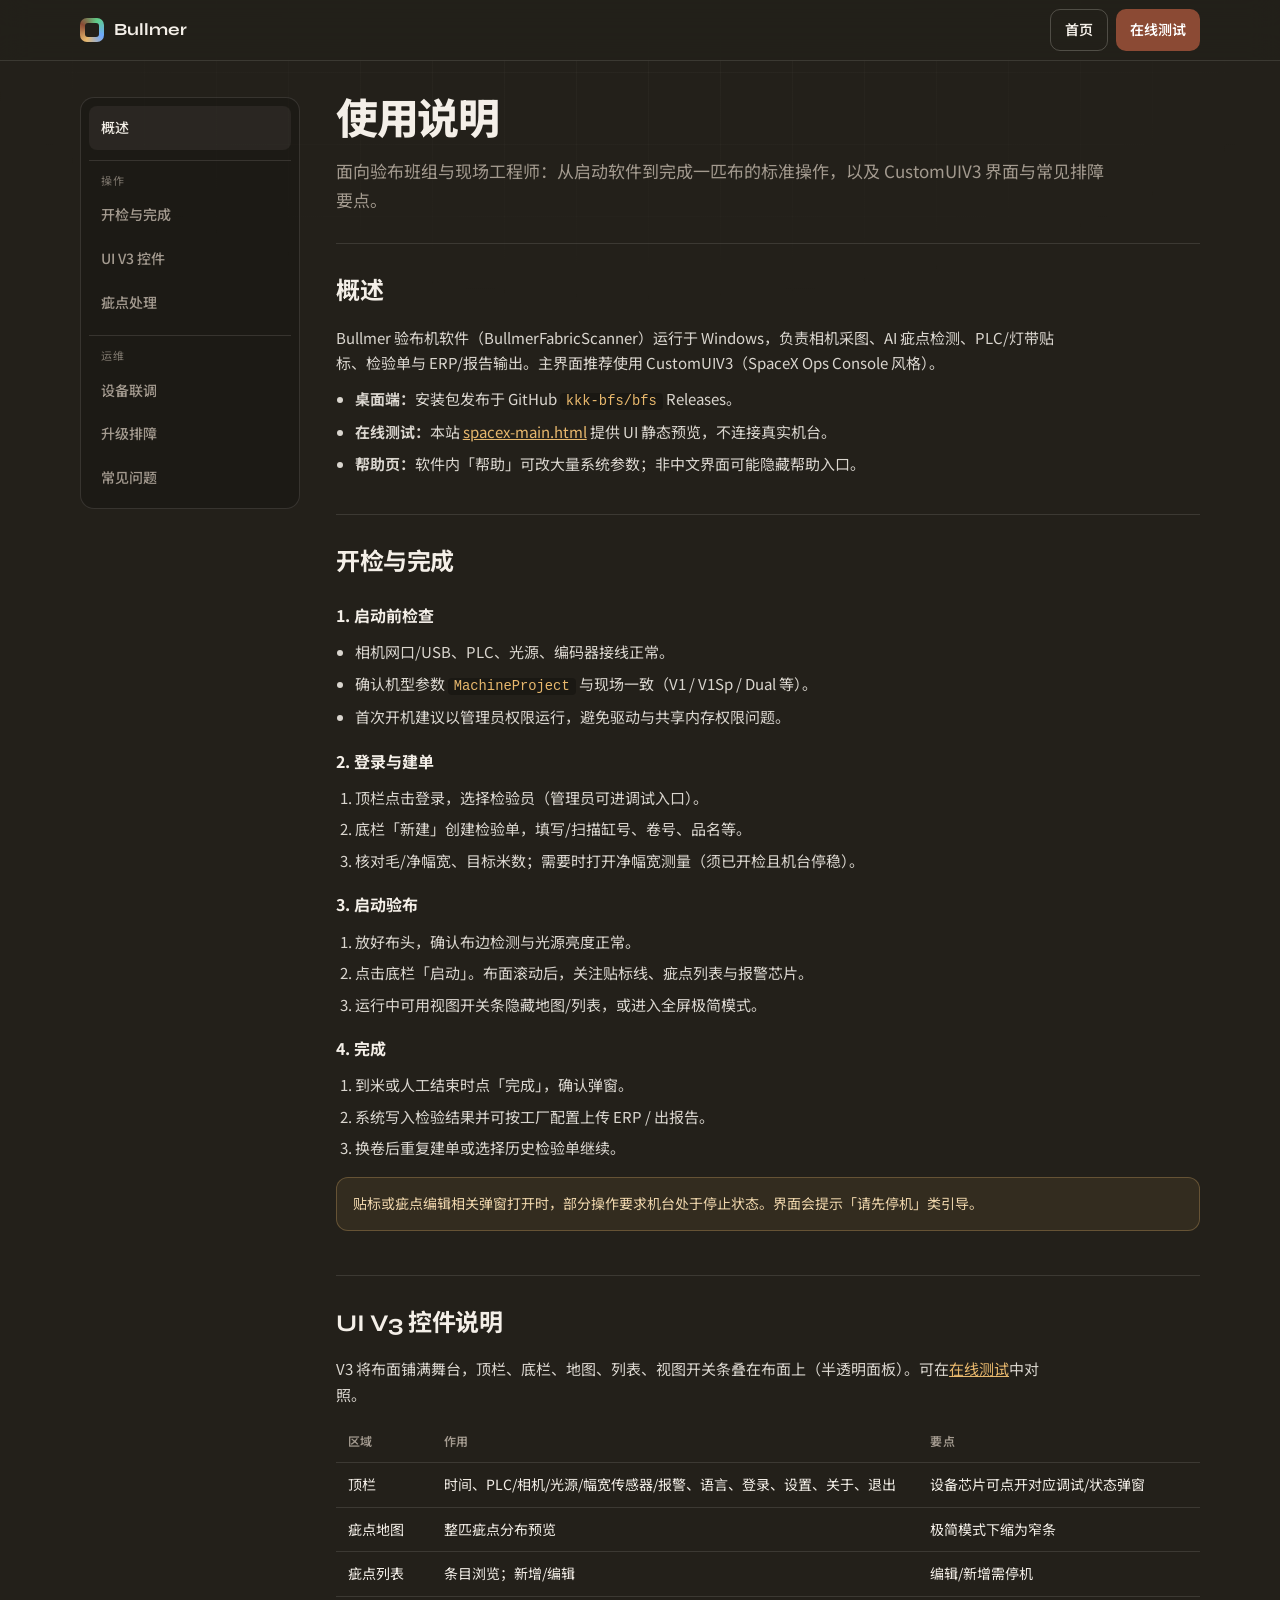
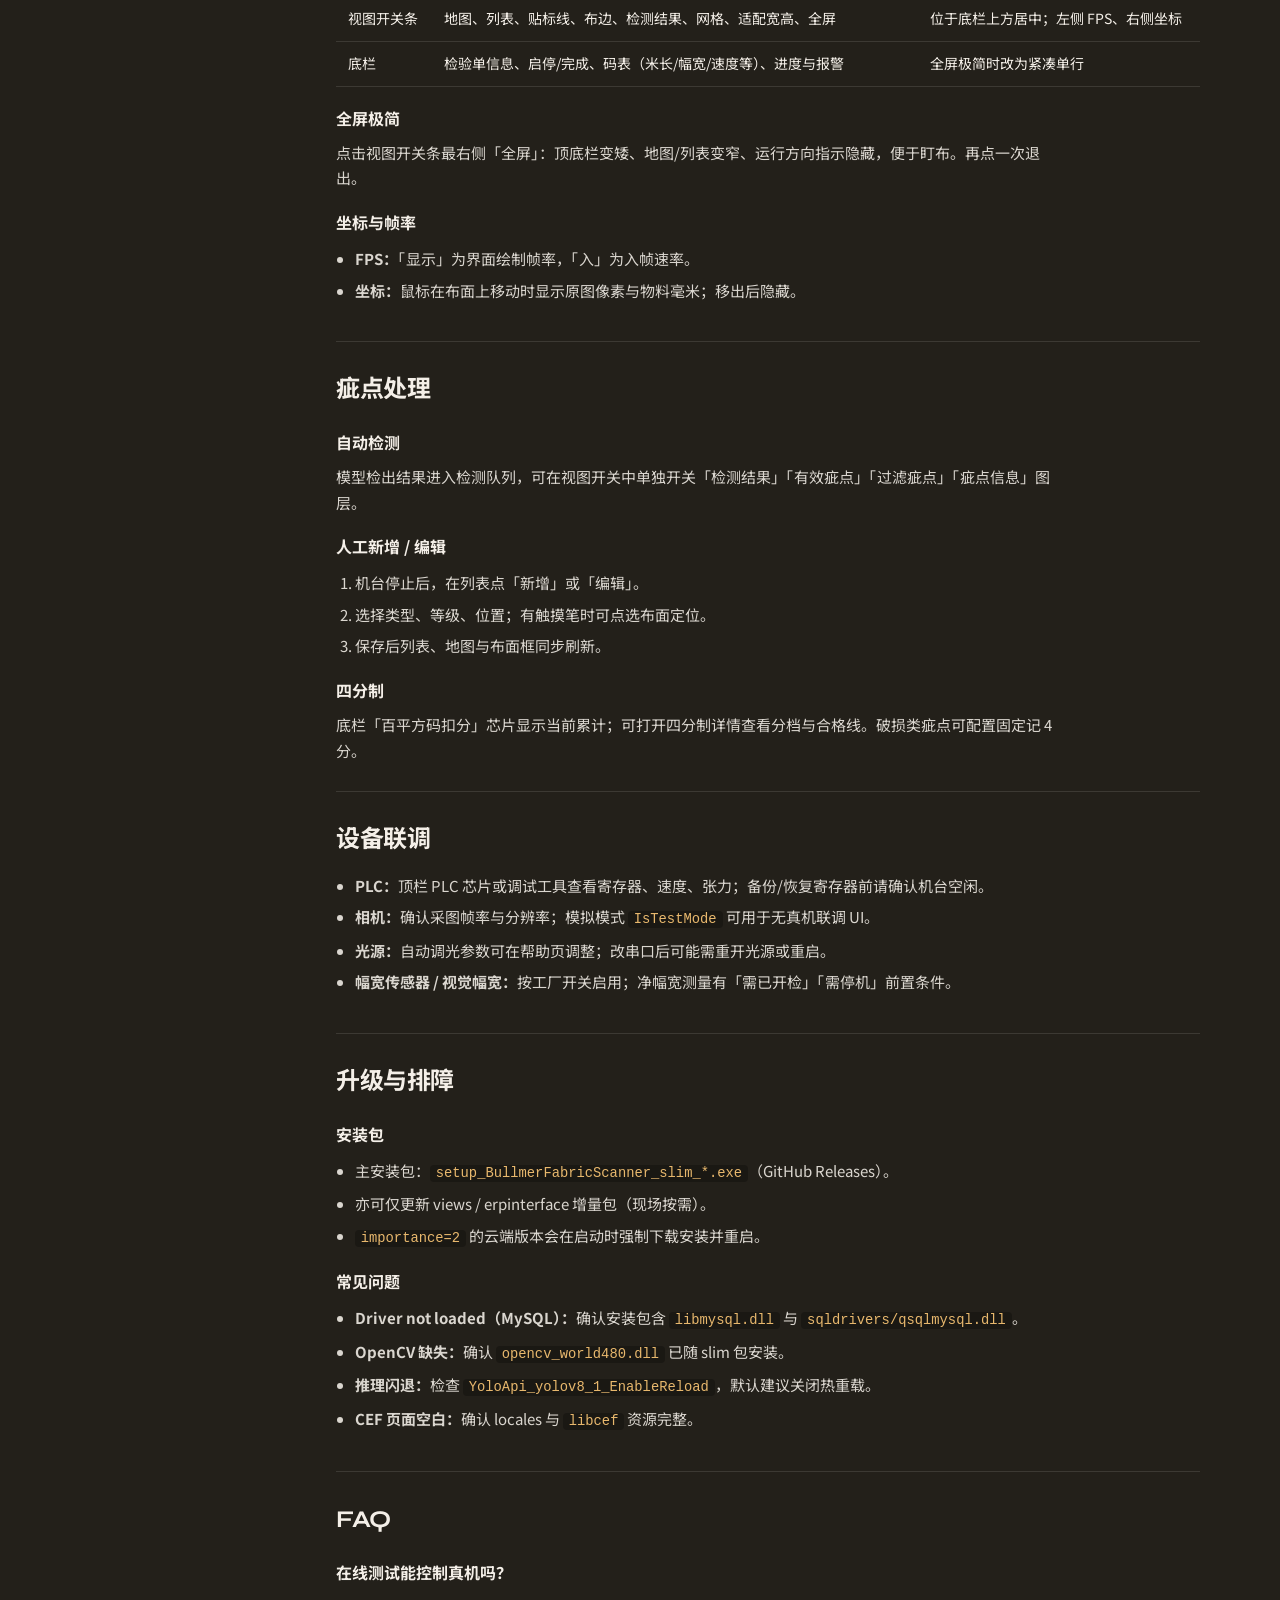
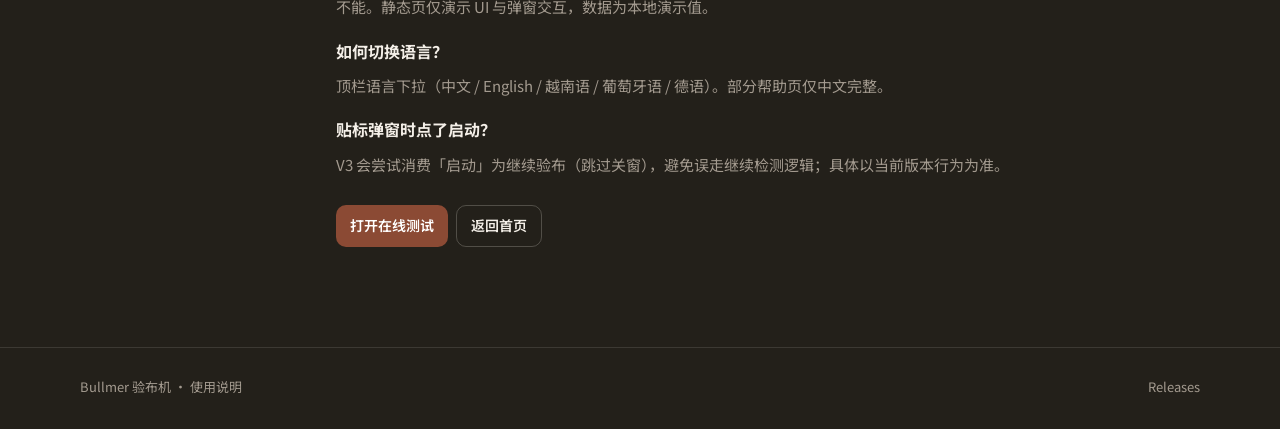
==== docs/guide.html @ 1992ee8f "(docs) 新增验布机软件使用说明页" ====
<!DOCTYPE html>
<html lang="zh-CN">
<head>
  <meta charset="UTF-8" />
  <meta name="viewport" content="width=device-width, initial-scale=1.0" />
  <title>使用说明 · Bullmer 验布机软件</title>
  <meta name="description" content="Bullmer 验布机软件使用说明：开检流程、UI V3 控件、疵点处理、升级排障。" />
  <meta name="theme-color" content="#23201a" />
  <link rel="preconnect" href="https://fonts.googleapis.com" />
  <link rel="preconnect" href="https://fonts.gstatic.com" crossorigin />
  <link href="https://fonts.googleapis.com/css2?family=Noto+Sans+SC:wght@400;500;600;700;800&family=Syne:wght@600;700;800&display=swap" rel="stylesheet" />
  <style>
    :root {
      --bg: #23201a;
      --bg-2: #1a1814;
      --ink: #f4efe8;
      --muted: #a39a8f;
      --line: rgba(244, 239, 232, 0.12);
      --line-strong: rgba(244, 239, 232, 0.22);
      --cta: #8b4a34;
      --cta-hover: #a3563c;
      --ok: #5ecf8a;
      --accent: #e8b86d;
      --font: "Noto Sans SC", "PingFang SC", "Microsoft YaHei", sans-serif;
      --display: "Syne", "Noto Sans SC", sans-serif;
      --side: 220px;
    }
    * { box-sizing: border-box; margin: 0; padding: 0; }
    html { scroll-behavior: smooth; }
    body {
      min-height: 100vh;
      background: var(--bg);
      color: var(--ink);
      font-family: var(--font);
      font-size: 15px;
      line-height: 1.7;
      -webkit-font-smoothing: antialiased;
    }
    a { color: inherit; text-decoration: none; }
    code {
      font-family: ui-monospace, "Cascadia Mono", Consolas, monospace;
      font-size: 0.92em;
      color: var(--accent);
      background: rgba(0,0,0,0.25);
      padding: 1px 6px;
      border-radius: 4px;
    }
    .grid-bg {
      position: fixed; inset: 0; pointer-events: none; z-index: 0;
      background-image:
        linear-gradient(rgba(244,239,232,0.03) 1px, transparent 1px),
        linear-gradient(90deg, rgba(244,239,232,0.03) 1px, transparent 1px);
      background-size: 72px 72px;
      mask-image: radial-gradient(ellipse 80% 50% at 50% 0%, #000 10%, transparent 70%);
    }
    .nav {
      position: sticky; top: 0; z-index: 40;
      backdrop-filter: blur(14px);
      background: rgba(35,32,26,0.88);
      border-bottom: 1px solid var(--line);
    }
    .nav-inner {
      width: min(100% - 40px, 1120px);
      margin: 0 auto;
      min-height: 60px;
      display: flex;
      align-items: center;
      justify-content: space-between;
      gap: 16px;
    }
    .brand {
      display: inline-flex; align-items: center; gap: 10px;
      font-family: var(--display); font-weight: 700; font-size: 17px;
    }
    .brand-mark {
      width: 24px; height: 24px; border-radius: 7px;
      background: conic-gradient(from 210deg, #e8b86d, #8b4a34, #5ecf8a, #6ea8ff, #e8b86d);
      position: relative;
    }
    .brand-mark::after {
      content: ""; position: absolute; inset: 5px; border-radius: 3px; background: var(--bg);
    }
    .nav-actions { display: flex; gap: 8px; flex-wrap: wrap; }
    .btn {
      display: inline-flex; align-items: center; gap: 8px;
      min-height: 38px; padding: 8px 14px; border-radius: 10px;
      font-size: 14px; font-weight: 600; cursor: pointer;
      transition: background 160ms ease, border-color 160ms ease;
    }
    .btn-primary { background: var(--cta); color: #fff; }
    .btn-primary:hover { background: var(--cta-hover); }
    .btn-ghost { border: 1px solid var(--line-strong); }
    .btn-ghost:hover { background: rgba(244,239,232,0.06); }

    .layout {
      position: relative; z-index: 1;
      width: min(100% - 40px, 1120px);
      margin: 0 auto;
      padding: 36px 0 72px;
      display: grid;
      grid-template-columns: var(--side) minmax(0, 1fr);
      gap: 36px;
      align-items: start;
    }
    .side {
      position: sticky; top: 84px;
      padding: 8px;
      border: 1px solid var(--line);
      border-radius: 14px;
      background: rgba(0,0,0,0.18);
    }
    .side a {
      display: block;
      padding: 10px 12px;
      border-radius: 8px;
      color: var(--muted);
      font-size: 14px;
      font-weight: 500;
    }
    .side a:hover, .side a.active {
      color: var(--ink);
      background: rgba(244,239,232,0.06);
    }
    .side .group {
      margin-top: 10px;
      padding-top: 10px;
      border-top: 1px solid var(--line);
      font-size: 11px;
      letter-spacing: 0.08em;
      text-transform: uppercase;
      color: rgba(163,154,143,0.7);
      padding-left: 12px;
      margin-bottom: 4px;
    }

    .doc h1 {
      font-family: var(--display);
      font-size: clamp(30px, 5vw, 42px);
      font-weight: 800;
      letter-spacing: -0.03em;
      line-height: 1.15;
      margin-bottom: 12px;
    }
    .doc .lead { color: var(--muted); font-size: 17px; margin-bottom: 28px; max-width: 46em; }
    .doc section {
      padding: 28px 0;
      border-top: 1px solid var(--line);
      scroll-margin-top: 88px;
    }
    .doc h2 {
      font-family: var(--display);
      font-size: 24px;
      font-weight: 700;
      margin-bottom: 12px;
      letter-spacing: -0.02em;
    }
    .doc h3 {
      font-size: 16px;
      font-weight: 700;
      margin: 18px 0 8px;
    }
    .doc p, .doc li { color: rgba(244,239,232,0.88); max-width: 48em; }
    .doc p + p { margin-top: 10px; }
    .doc ul, .doc ol { padding-left: 1.25em; margin: 10px 0; }
    .doc li { margin: 6px 0; }
    .doc .muted { color: var(--muted); }
    .callout {
      margin: 16px 0;
      padding: 14px 16px;
      border-radius: 12px;
      border: 1px solid rgba(232,184,109,0.28);
      background: rgba(232,184,109,0.08);
      color: #f0d7ad;
      font-size: 14px;
    }
    .table-wrap { overflow-x: auto; margin: 14px 0; }
    table {
      width: 100%;
      border-collapse: collapse;
      font-size: 14px;
      min-width: 520px;
    }
    th, td {
      text-align: left;
      padding: 10px 12px;
      border-bottom: 1px solid var(--line);
      vertical-align: top;
    }
    th { color: var(--muted); font-weight: 600; font-size: 12px; letter-spacing: 0.04em; }
    .kbd {
      display: inline-block;
      padding: 1px 7px;
      border-radius: 5px;
      border: 1px solid var(--line-strong);
      background: rgba(0,0,0,0.25);
      font-size: 12px;
      font-family: ui-monospace, Consolas, monospace;
    }

    footer {
      position: relative; z-index: 1;
      border-top: 1px solid var(--line);
      padding: 28px 0 40px;
      color: var(--muted);
      font-size: 13px;
    }
    .footer-inner {
      width: min(100% - 40px, 1120px);
      margin: 0 auto;
      display: flex; justify-content: space-between; gap: 12px; flex-wrap: wrap;
    }

    @media (max-width: 860px) {
      .layout { grid-template-columns: 1fr; }
      .side { position: static; display: grid; grid-template-columns: 1fr 1fr; gap: 4px; }
      .side .group { grid-column: 1 / -1; border: 0; margin: 8px 0 0; padding-top: 0; }
    }
    @media (prefers-reduced-motion: reduce) {
      html { scroll-behavior: auto; }
    }
  </style>
</head>
<body>
  <div class="grid-bg" aria-hidden="true"></div>

  <header class="nav">
    <div class="nav-inner">
      <a class="brand" href="./index.html">
        <span class="brand-mark" aria-hidden="true"></span>
        Bullmer
      </a>
      <div class="nav-actions">
        <a class="btn btn-ghost" href="./index.html">首页</a>
        <a class="btn btn-primary" href="./spacex-main.html">在线测试</a>
      </div>
    </div>
  </header>

  <div class="layout">
    <aside class="side" aria-label="目录">
      <a href="#overview">概述</a>
      <div class="group">操作</div>
      <a href="#daily">开检与完成</a>
      <a href="#ui-v3">UI V3 控件</a>
      <a href="#defects">疵点处理</a>
      <div class="group">运维</div>
      <a href="#devices">设备联调</a>
      <a href="#upgrade">升级排障</a>
      <a href="#faq">常见问题</a>
    </aside>

    <article class="doc">
      <h1>使用说明</h1>
      <p class="lead">面向验布班组与现场工程师：从启动软件到完成一匹布的标准操作，以及 CustomUIV3 界面与常见排障要点。</p>

      <section id="overview">
        <h2>概述</h2>
        <p>Bullmer 验布机软件（BullmerFabricScanner）运行于 Windows，负责相机采图、AI 疵点检测、PLC/灯带贴标、检验单与 ERP/报告输出。主界面推荐使用 CustomUIV3（SpaceX Ops Console 风格）。</p>
        <ul>
          <li><strong>桌面端：</strong>安装包发布于 GitHub <code>kkk-bfs/bfs</code> Releases。</li>
          <li><strong>在线测试：</strong>本站 <a href="./spacex-main.html" style="color:var(--accent);text-decoration:underline">spacex-main.html</a> 提供 UI 静态预览，不连接真实机台。</li>
          <li><strong>帮助页：</strong>软件内「帮助」可改大量系统参数；非中文界面可能隐藏帮助入口。</li>
        </ul>
      </section>

      <section id="daily">
        <h2>开检与完成</h2>
        <h3>1. 启动前检查</h3>
        <ul>
          <li>相机网口/USB、PLC、光源、编码器接线正常。</li>
          <li>确认机型参数 <code>MachineProject</code> 与现场一致（V1 / V1Sp / Dual 等）。</li>
          <li>首次开机建议以管理员权限运行，避免驱动与共享内存权限问题。</li>
        </ul>
        <h3>2. 登录与建单</h3>
        <ol>
          <li>顶栏点击登录，选择检验员（管理员可进调试入口）。</li>
          <li>底栏「新建」创建检验单，填写/扫描缸号、卷号、品名等。</li>
          <li>核对毛/净幅宽、目标米数；需要时打开净幅宽测量（须已开检且机台停稳）。</li>
        </ol>
        <h3>3. 启动验布</h3>
        <ol>
          <li>放好布头，确认布边检测与光源亮度正常。</li>
          <li>点击底栏「启动」。布面滚动后，关注贴标线、疵点列表与报警芯片。</li>
          <li>运行中可用视图开关条隐藏地图/列表，或进入全屏极简模式。</li>
        </ol>
        <h3>4. 完成</h3>
        <ol>
          <li>到米或人工结束时点「完成」，确认弹窗。</li>
          <li>系统写入检验结果并可按工厂配置上传 ERP / 出报告。</li>
          <li>换卷后重复建单或选择历史检验单继续。</li>
        </ol>
        <div class="callout">贴标或疵点编辑相关弹窗打开时，部分操作要求机台处于停止状态。界面会提示「请先停机」类引导。</div>
      </section>

      <section id="ui-v3">
        <h2>UI V3 控件说明</h2>
        <p>V3 将布面铺满舞台，顶栏、底栏、地图、列表、视图开关条叠在布面上（半透明面板）。可在<a href="./spacex-main.html" style="color:var(--accent);text-decoration:underline">在线测试</a>中对照。</p>

        <div class="table-wrap">
          <table>
            <thead>
              <tr><th>区域</th><th>作用</th><th>要点</th></tr>
            </thead>
            <tbody>
              <tr>
                <td>顶栏</td>
                <td>时间、PLC/相机/光源/幅宽传感器/报警、语言、登录、设置、关于、退出</td>
                <td>设备芯片可点开对应调试/状态弹窗</td>
              </tr>
              <tr>
                <td>疵点地图</td>
                <td>整匹疵点分布预览</td>
                <td>极简模式下缩为窄条</td>
              </tr>
              <tr>
                <td>疵点列表</td>
                <td>条目浏览；新增/编辑</td>
                <td>编辑/新增需停机</td>
              </tr>
              <tr>
                <td>视图开关条</td>
                <td>地图、列表、贴标线、布边、检测结果、网格、适配宽高、全屏</td>
                <td>位于底栏上方居中；左侧 FPS、右侧坐标</td>
              </tr>
              <tr>
                <td>底栏</td>
                <td>检验单信息、启停/完成、码表（米长/幅宽/速度等）、进度与报警</td>
                <td>全屏极简时改为紧凑单行</td>
              </tr>
            </tbody>
          </table>
        </div>

        <h3>全屏极简</h3>
        <p>点击视图开关条最右侧「全屏」：顶底栏变矮、地图/列表变窄、运行方向指示隐藏，便于盯布。再点一次退出。</p>

        <h3>坐标与帧率</h3>
        <ul>
          <li><strong>FPS：</strong>「显示」为界面绘制帧率，「入」为入帧速率。</li>
          <li><strong>坐标：</strong>鼠标在布面上移动时显示原图像素与物料毫米；移出后隐藏。</li>
        </ul>
      </section>

      <section id="defects">
        <h2>疵点处理</h2>
        <h3>自动检测</h3>
        <p>模型检出结果进入检测队列，可在视图开关中单独开关「检测结果」「有效疵点」「过滤疵点」「疵点信息」图层。</p>
        <h3>人工新增 / 编辑</h3>
        <ol>
          <li>机台停止后，在列表点「新增」或「编辑」。</li>
          <li>选择类型、等级、位置；有触摸笔时可点选布面定位。</li>
          <li>保存后列表、地图与布面框同步刷新。</li>
        </ol>
        <h3>四分制</h3>
        <p>底栏「百平方码扣分」芯片显示当前累计；可打开四分制详情查看分档与合格线。破损类疵点可配置固定记 4 分。</p>
      </section>

      <section id="devices">
        <h2>设备联调</h2>
        <ul>
          <li><strong>PLC：</strong>顶栏 PLC 芯片或调试工具查看寄存器、速度、张力；备份/恢复寄存器前请确认机台空闲。</li>
          <li><strong>相机：</strong>确认采图帧率与分辨率；模拟模式 <code>IsTestMode</code> 可用于无真机联调 UI。</li>
          <li><strong>光源：</strong>自动调光参数可在帮助页调整；改串口后可能需重开光源或重启。</li>
          <li><strong>幅宽传感器 / 视觉幅宽：</strong>按工厂开关启用；净幅宽测量有「需已开检」「需停机」前置条件。</li>
        </ul>
      </section>

      <section id="upgrade">
        <h2>升级与排障</h2>
        <h3>安装包</h3>
        <ul>
          <li>主安装包：<code>setup_BullmerFabricScanner_slim_*.exe</code>（GitHub Releases）。</li>
          <li>亦可仅更新 views / erpinterface 增量包（现场按需）。</li>
          <li><code>importance=2</code> 的云端版本会在启动时强制下载安装并重启。</li>
        </ul>
        <h3>常见问题</h3>
        <ul>
          <li><strong>Driver not loaded（MySQL）：</strong>确认安装包含 <code>libmysql.dll</code> 与 <code>sqldrivers/qsqlmysql.dll</code>。</li>
          <li><strong>OpenCV 缺失：</strong>确认 <code>opencv_world480.dll</code> 已随 slim 包安装。</li>
          <li><strong>推理闪退：</strong>检查 <code>YoloApi_yolov8_1_EnableReload</code>，默认建议关闭热重载。</li>
          <li><strong>CEF 页面空白：</strong>确认 locales 与 <code>libcef</code> 资源完整。</li>
        </ul>
      </section>

      <section id="faq">
        <h2>FAQ</h2>
        <h3>在线测试能控制真机吗？</h3>
        <p class="muted">不能。静态页仅演示 UI 与弹窗交互，数据为本地演示值。</p>
        <h3>如何切换语言？</h3>
        <p class="muted">顶栏语言下拉（中文 / English / 越南语 / 葡萄牙语 / 德语）。部分帮助页仅中文完整。</p>
        <h3>贴标弹窗时点了启动？</h3>
        <p class="muted">V3 会尝试消费「启动」为继续验布（跳过关窗），避免误走继续检测逻辑；具体以当前版本行为为准。</p>
        <div style="margin-top:28px" class="nav-actions">
          <a class="btn btn-primary" href="./spacex-main.html">打开在线测试</a>
          <a class="btn btn-ghost" href="./index.html">返回首页</a>
        </div>
      </section>
    </article>
  </div>

  <footer>
    <div class="footer-inner">
      <div>Bullmer 验布机 · 使用说明</div>
      <div><a href="https://github.com/kkk-bfs/bfs/releases" target="_blank" rel="noopener">Releases</a></div>
    </div>
  </footer>

  <script>
    (function () {
      var links = Array.prototype.slice.call(document.querySelectorAll(".side a[href^='#']"));
      var sections = links.map(function (a) {
        return document.querySelector(a.getAttribute("href"));
      }).filter(Boolean);
      function sync() {
        var y = window.scrollY + 100;
        var cur = sections[0];
        sections.forEach(function (s) {
          if (s.offsetTop <= y) cur = s;
        });
        links.forEach(function (a) {
          a.classList.toggle("active", cur && a.getAttribute("href") === "#" + cur.id);
        });
      }
      window.addEventListener("scroll", sync, { passive: true });
      sync();
    })();
  </script>
</body>
</html>
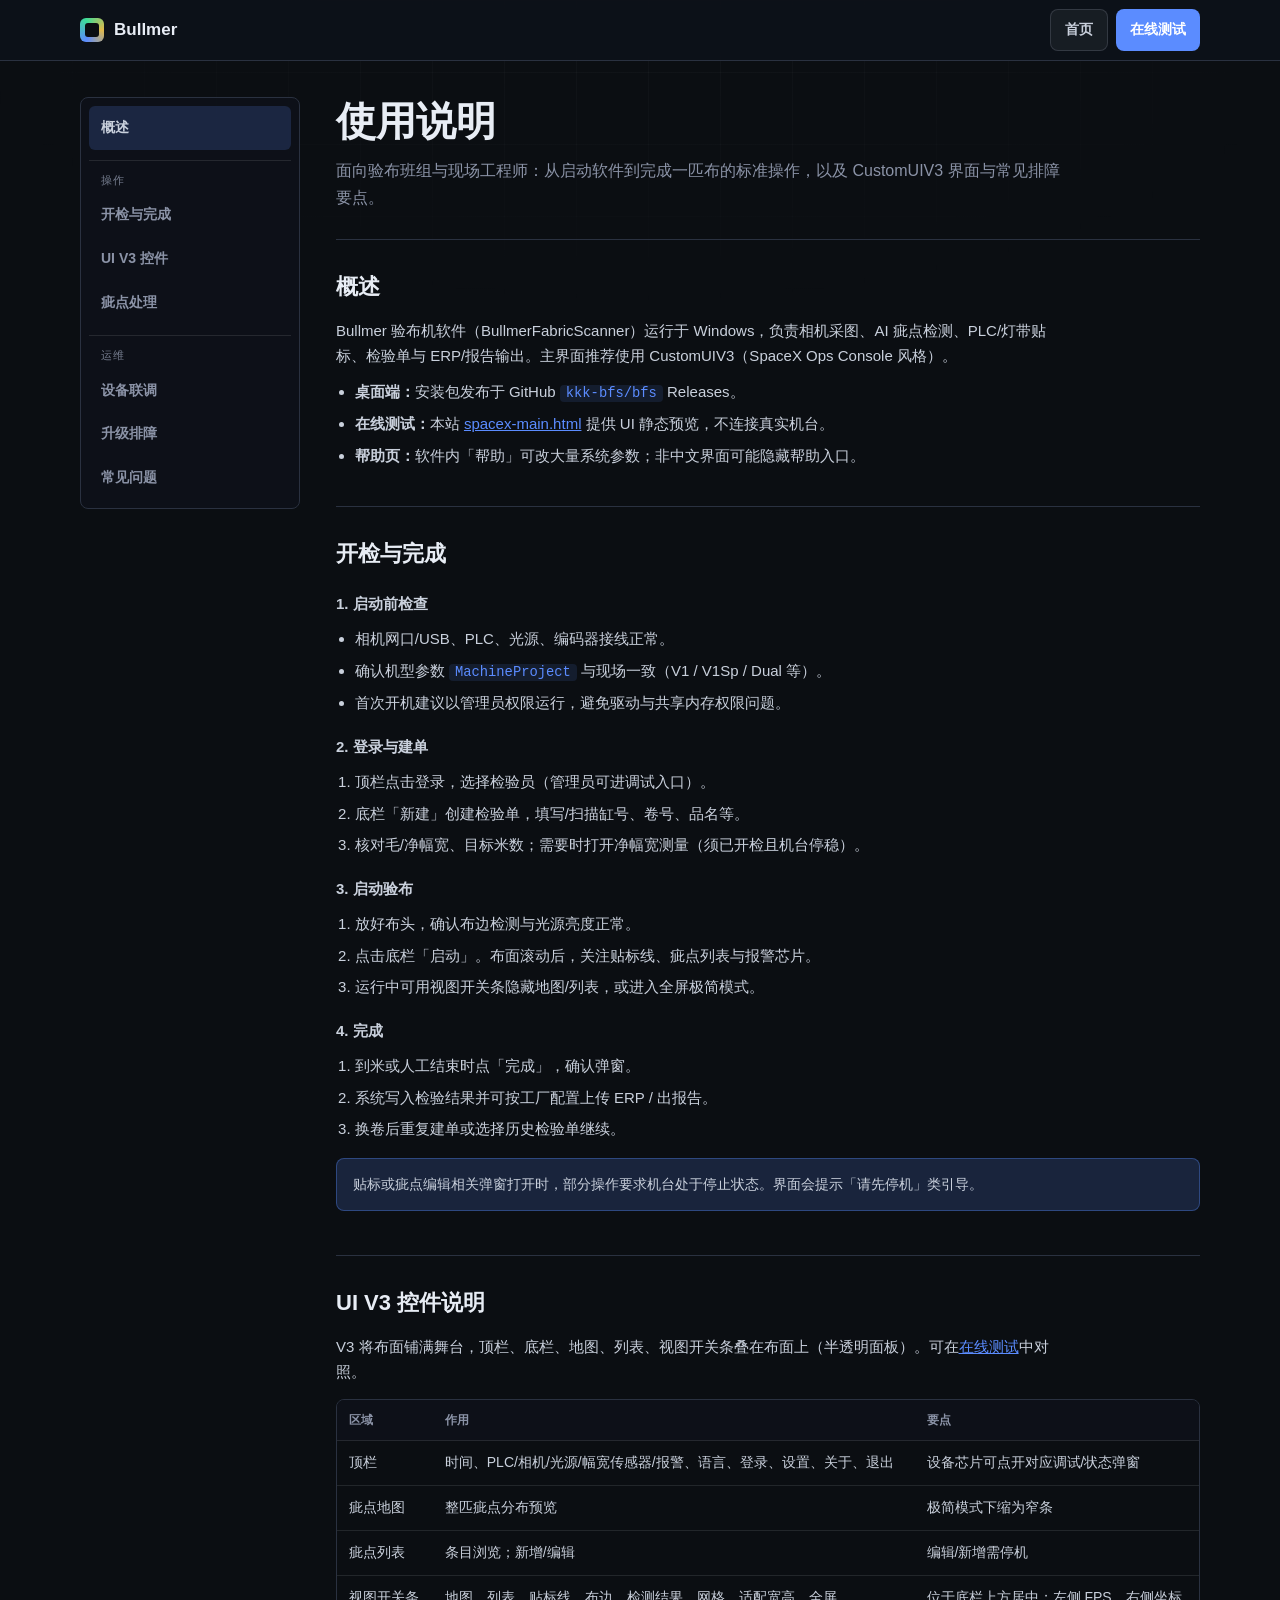
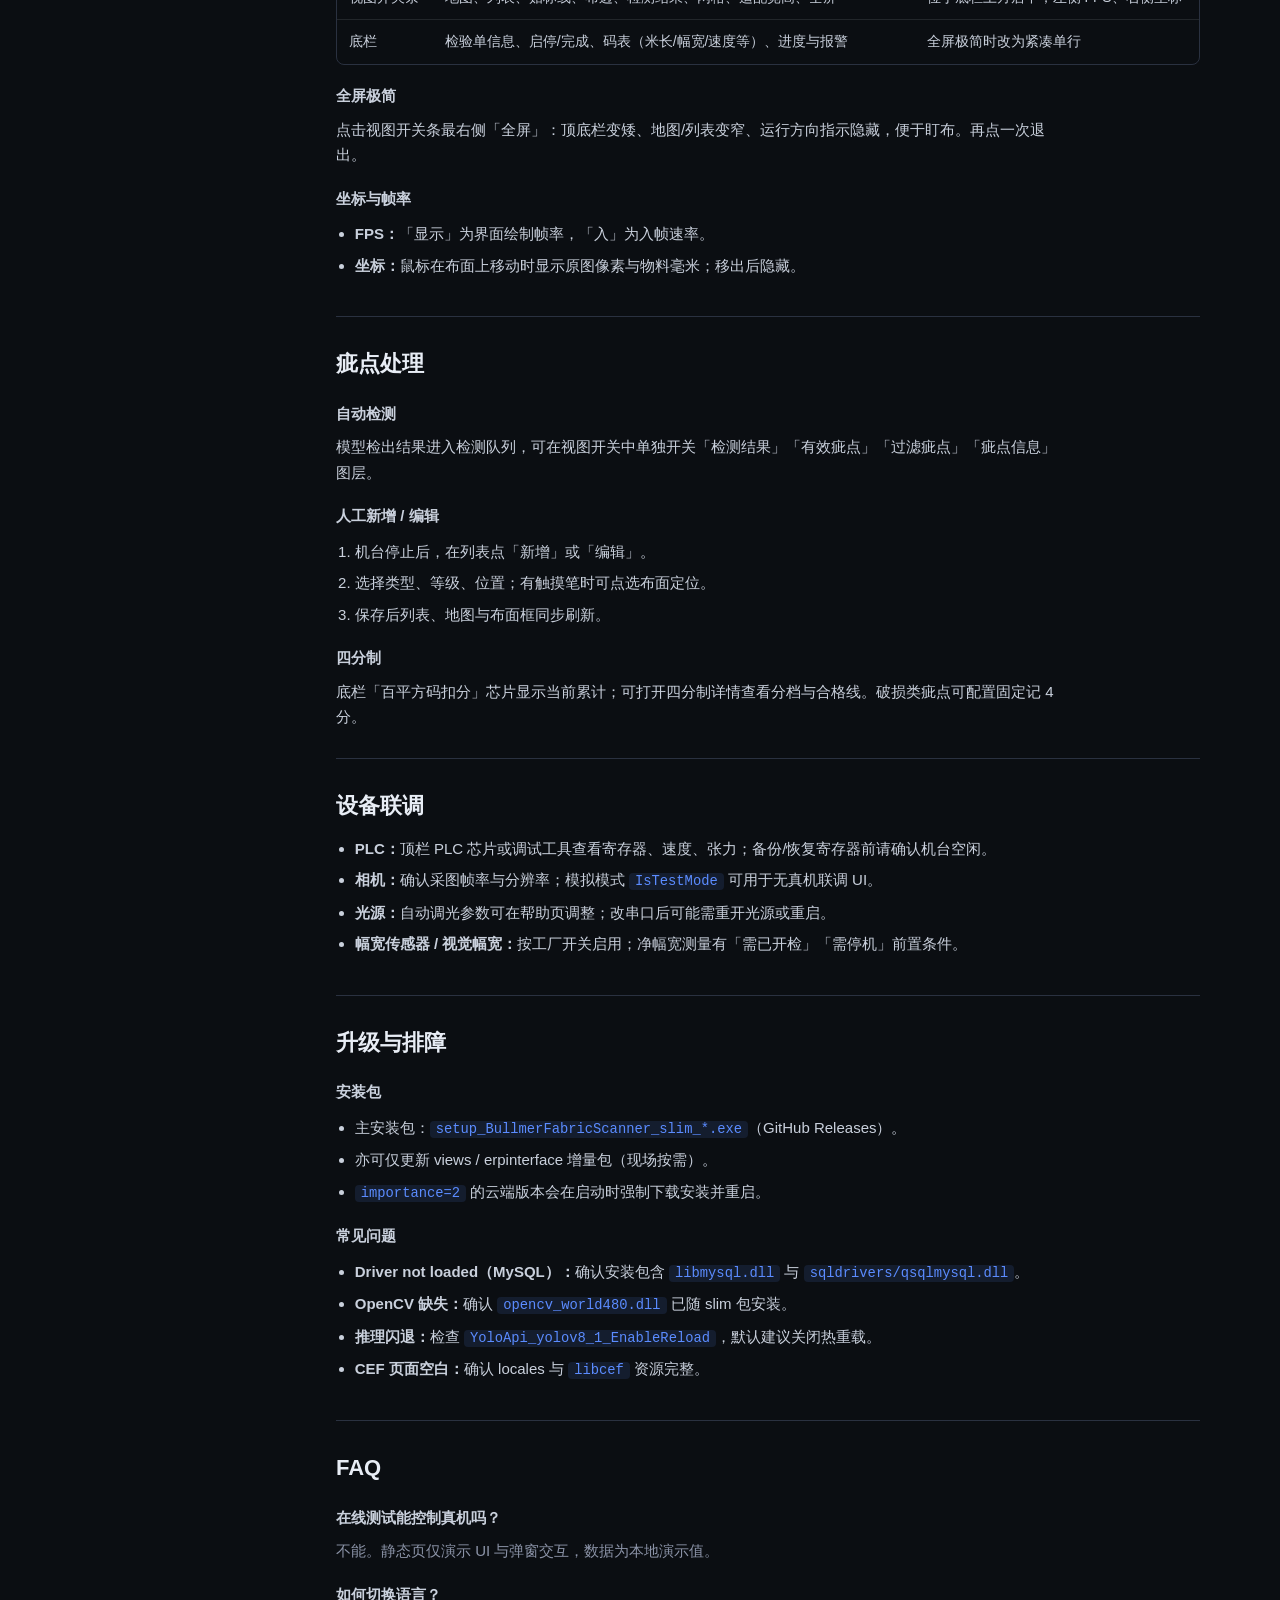
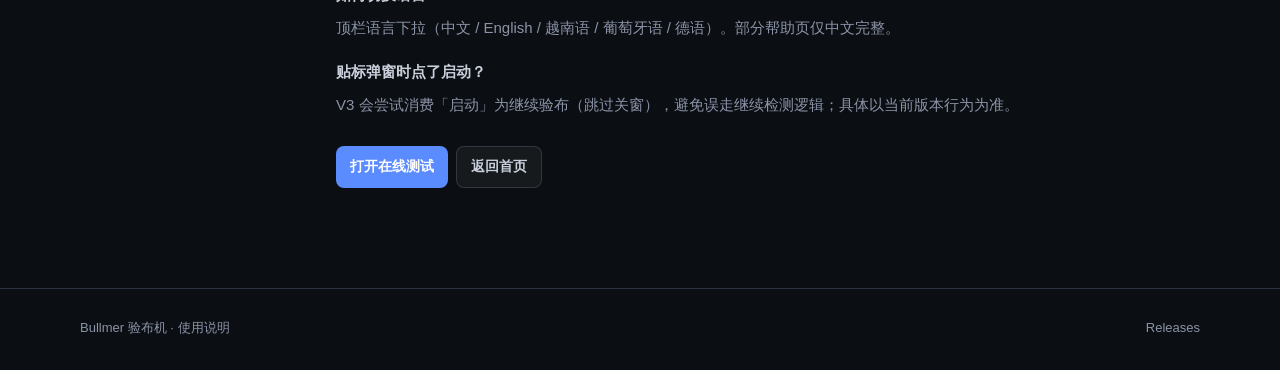
==== commit 3458283d: "(style) 使用说明页主题对齐 UI V3 Ops Console" ====
--- a/docs/guide.html
+++ b/docs/guide.html
@@ -5,24 +5,27 @@
   <meta name="viewport" content="width=device-width, initial-scale=1.0" />
   <title>使用说明 · Bullmer 验布机软件</title>
   <meta name="description" content="Bullmer 验布机软件使用说明：开检流程、UI V3 控件、疵点处理、升级排障。" />
-  <meta name="theme-color" content="#23201a" />
-  <link rel="preconnect" href="https://fonts.googleapis.com" />
-  <link rel="preconnect" href="https://fonts.gstatic.com" crossorigin />
-  <link href="https://fonts.googleapis.com/css2?family=Noto+Sans+SC:wght@400;500;600;700;800&family=Syne:wght@600;700;800&display=swap" rel="stylesheet" />
+  <meta name="theme-color" content="#0b0e12" />
   <style>
     :root {
-      --bg: #23201a;
-      --bg-2: #1a1814;
-      --ink: #f4efe8;
-      --muted: #a39a8f;
-      --line: rgba(244, 239, 232, 0.12);
-      --line-strong: rgba(244, 239, 232, 0.22);
-      --cta: #8b4a34;
-      --cta-hover: #a3563c;
-      --ok: #5ecf8a;
-      --accent: #e8b86d;
-      --font: "Noto Sans SC", "PingFang SC", "Microsoft YaHei", sans-serif;
-      --display: "Syne", "Noto Sans SC", sans-serif;
+      /* 对齐 CustomUIV3 SpaceX Ops Console */
+      --bg: #0b0e12;
+      --bg-2: #0e121a;
+      --ink: #c9d0dc;
+      --muted: #8b93a7;
+      --line: rgba(201, 208, 220, 0.12);
+      --line-strong: rgba(201, 208, 220, 0.22);
+      --panel-border: #2a3140;
+      --ghost: rgba(201, 208, 220, 0.06);
+      --cta: #5b8cff;
+      --cta-hover: #7aa1ff;
+      --cta-soft: rgba(91, 140, 255, 0.18);
+      --ok: #3ddc97;
+      --warn: #e0b84a;
+      --accent: #5b8cff;
+      --font: "Segoe UI", "Microsoft YaHei UI", "Microsoft YaHei", sans-serif;
+      --display: "Segoe UI", "Microsoft YaHei UI", "Microsoft YaHei", sans-serif;
+      --font-mono: "Cascadia Mono", "Consolas", "Segoe UI", monospace;
       --side: 220px;
     }
     * { box-sizing: border-box; margin: 0; padding: 0; }
@@ -38,26 +41,26 @@
     }
     a { color: inherit; text-decoration: none; }
     code {
-      font-family: ui-monospace, "Cascadia Mono", Consolas, monospace;
+      font-family: var(--font-mono);
       font-size: 0.92em;
       color: var(--accent);
-      background: rgba(0,0,0,0.25);
+      background: rgba(91, 140, 255, 0.12);
       padding: 1px 6px;
       border-radius: 4px;
     }
     .grid-bg {
       position: fixed; inset: 0; pointer-events: none; z-index: 0;
       background-image:
-        linear-gradient(rgba(244,239,232,0.03) 1px, transparent 1px),
-        linear-gradient(90deg, rgba(244,239,232,0.03) 1px, transparent 1px);
+        linear-gradient(rgba(201,208,220,0.035) 1px, transparent 1px),
+        linear-gradient(90deg, rgba(201,208,220,0.035) 1px, transparent 1px);
       background-size: 72px 72px;
       mask-image: radial-gradient(ellipse 80% 50% at 50% 0%, #000 10%, transparent 70%);
     }
     .nav {
       position: sticky; top: 0; z-index: 40;
       backdrop-filter: blur(14px);
-      background: rgba(35,32,26,0.88);
-      border-bottom: 1px solid var(--line);
+      background: rgba(14, 18, 26, 0.92);
+      border-bottom: 1px solid var(--panel-border);
     }
     .nav-inner {
       width: min(100% - 40px, 1120px);
@@ -71,10 +74,11 @@
     .brand {
       display: inline-flex; align-items: center; gap: 10px;
       font-family: var(--display); font-weight: 700; font-size: 17px;
+      color: #e8edf5;
     }
     .brand-mark {
-      width: 24px; height: 24px; border-radius: 7px;
-      background: conic-gradient(from 210deg, #e8b86d, #8b4a34, #5ecf8a, #6ea8ff, #e8b86d);
+      width: 24px; height: 24px; border-radius: 6px;
+      background: conic-gradient(from 210deg, #5b8cff, #3ddc97, #e0b84a, #5b8cff);
       position: relative;
     }
     .brand-mark::after {
@@ -83,14 +87,14 @@
     .nav-actions { display: flex; gap: 8px; flex-wrap: wrap; }
     .btn {
       display: inline-flex; align-items: center; gap: 8px;
-      min-height: 38px; padding: 8px 14px; border-radius: 10px;
+      min-height: 36px; padding: 8px 14px; border-radius: 8px;
       font-size: 14px; font-weight: 600; cursor: pointer;
       transition: background 160ms ease, border-color 160ms ease;
     }
     .btn-primary { background: var(--cta); color: #fff; }
     .btn-primary:hover { background: var(--cta-hover); }
-    .btn-ghost { border: 1px solid var(--line-strong); }
-    .btn-ghost:hover { background: rgba(244,239,232,0.06); }
+    .btn-ghost { border: 1px solid rgba(201, 208, 220, 0.16); background: var(--ghost); }
+    .btn-ghost:hover { background: rgba(201, 208, 220, 0.12); }
 
     .layout {
       position: relative; z-index: 1;
@@ -105,61 +109,63 @@
     .side {
       position: sticky; top: 84px;
       padding: 8px;
-      border: 1px solid var(--line);
-      border-radius: 14px;
-      background: rgba(0,0,0,0.18);
+      border: 1px solid var(--panel-border);
+      border-radius: 8px;
+      background: rgba(14, 18, 26, 0.88);
     }
     .side a {
       display: block;
       padding: 10px 12px;
-      border-radius: 8px;
+      border-radius: 6px;
       color: var(--muted);
       font-size: 14px;
-      font-weight: 500;
+      font-weight: 600;
     }
     .side a:hover, .side a.active {
       color: var(--ink);
-      background: rgba(244,239,232,0.06);
+      background: var(--cta-soft);
     }
     .side .group {
       margin-top: 10px;
       padding-top: 10px;
       border-top: 1px solid var(--line);
       font-size: 11px;
-      letter-spacing: 0.08em;
-      text-transform: uppercase;
-      color: rgba(163,154,143,0.7);
+      letter-spacing: 0.06em;
+      text-transform: none;
+      color: rgba(139, 147, 167, 0.85);
       padding-left: 12px;
       margin-bottom: 4px;
     }
 
     .doc h1 {
       font-family: var(--display);
-      font-size: clamp(30px, 5vw, 42px);
-      font-weight: 800;
-      letter-spacing: -0.03em;
-      line-height: 1.15;
+      font-size: clamp(30px, 5vw, 40px);
+      font-weight: 700;
+      letter-spacing: 0;
+      line-height: 1.2;
       margin-bottom: 12px;
-    }
-    .doc .lead { color: var(--muted); font-size: 17px; margin-bottom: 28px; max-width: 46em; }
+      color: #e8edf5;
+    }
+    .doc .lead { color: var(--muted); font-size: 16px; margin-bottom: 28px; max-width: 46em; }
     .doc section {
       padding: 28px 0;
-      border-top: 1px solid var(--line);
+      border-top: 1px solid var(--panel-border);
       scroll-margin-top: 88px;
     }
     .doc h2 {
       font-family: var(--display);
-      font-size: 24px;
+      font-size: 22px;
       font-weight: 700;
       margin-bottom: 12px;
-      letter-spacing: -0.02em;
+      letter-spacing: 0;
+      color: #e8edf5;
     }
     .doc h3 {
-      font-size: 16px;
+      font-size: 15px;
       font-weight: 700;
       margin: 18px 0 8px;
     }
-    .doc p, .doc li { color: rgba(244,239,232,0.88); max-width: 48em; }
+    .doc p, .doc li { color: var(--ink); max-width: 48em; }
     .doc p + p { margin-top: 10px; }
     .doc ul, .doc ol { padding-left: 1.25em; margin: 10px 0; }
     .doc li { margin: 6px 0; }
@@ -167,13 +173,13 @@
     .callout {
       margin: 16px 0;
       padding: 14px 16px;
-      border-radius: 12px;
-      border: 1px solid rgba(232,184,109,0.28);
-      background: rgba(232,184,109,0.08);
-      color: #f0d7ad;
+      border-radius: 8px;
+      border: 1px solid rgba(91, 140, 255, 0.35);
+      background: var(--cta-soft);
+      color: var(--ink);
       font-size: 14px;
     }
-    .table-wrap { overflow-x: auto; margin: 14px 0; }
+    .table-wrap { overflow-x: auto; margin: 14px 0; border: 1px solid var(--panel-border); border-radius: 8px; }
     table {
       width: 100%;
       border-collapse: collapse;
@@ -186,20 +192,17 @@
       border-bottom: 1px solid var(--line);
       vertical-align: top;
     }
-    th { color: var(--muted); font-weight: 600; font-size: 12px; letter-spacing: 0.04em; }
-    .kbd {
-      display: inline-block;
-      padding: 1px 7px;
-      border-radius: 5px;
-      border: 1px solid var(--line-strong);
-      background: rgba(0,0,0,0.25);
+    th {
+      color: var(--muted);
+      font-weight: 600;
       font-size: 12px;
-      font-family: ui-monospace, Consolas, monospace;
-    }
+      background: rgba(14, 18, 26, 0.88);
+    }
+    tr:last-child td { border-bottom: 0; }
 
     footer {
       position: relative; z-index: 1;
-      border-top: 1px solid var(--line);
+      border-top: 1px solid var(--panel-border);
       padding: 28px 0 40px;
       color: var(--muted);
       font-size: 13px;
@@ -209,6 +212,7 @@
       margin: 0 auto;
       display: flex; justify-content: space-between; gap: 12px; flex-wrap: wrap;
     }
+    .footer-inner a:hover { color: var(--accent); }
 
     @media (max-width: 860px) {
       .layout { grid-template-columns: 1fr; }
